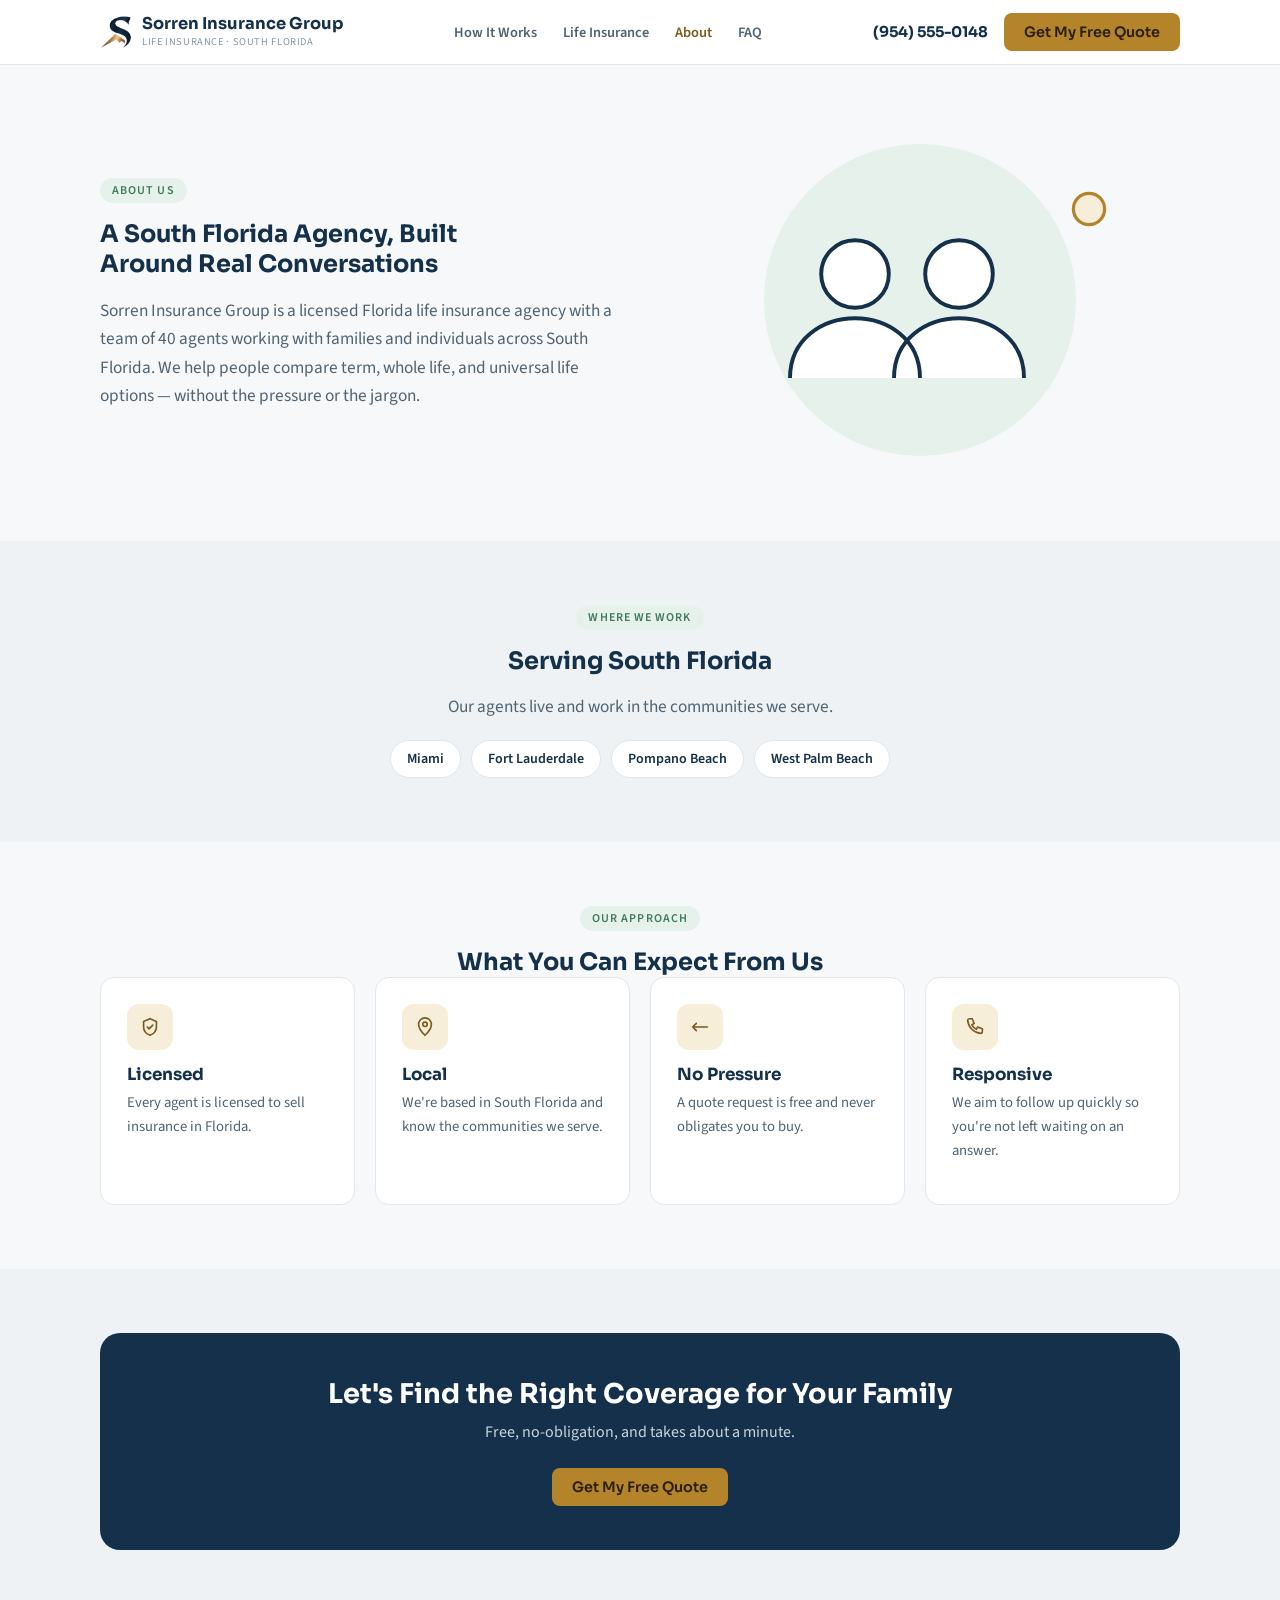
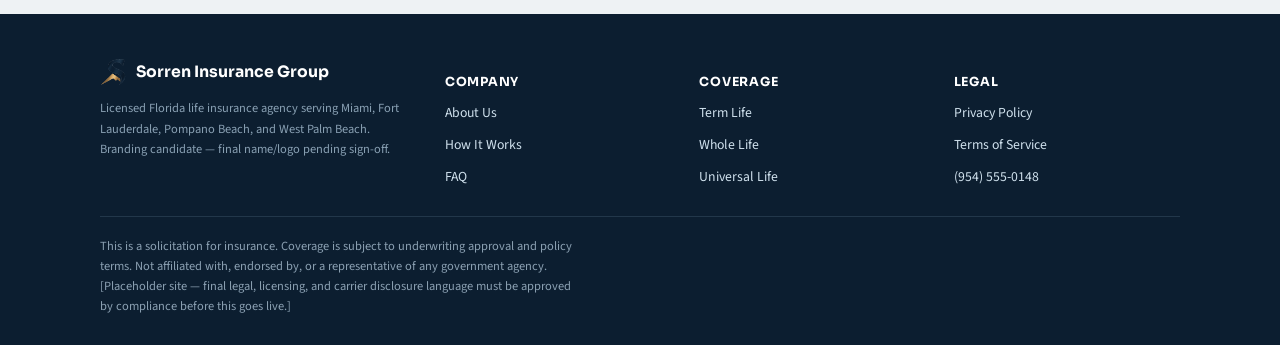
==== about.html @ 02ae3531 "Add files via upload" ====
<!doctype html>
<html lang="en">
<head>
<meta charset="utf-8">
<meta name="viewport" content="width=device-width,initial-scale=1">
<title>About — Sorren Insurance Group</title>
<style>

  :root{
    --navy:#15304A; --navy-deep:#0C1E30;
    --paper:#F6F8F9; --surface:#FFFFFF; --surface-2:#EEF2F4;
    --ink:#15304A; --ink-soft:#4F6373; --ink-faint:#8296A3;
    --line:#E1E7EA;
    --gold:#B4842B; --gold-soft:#F7EEDA; --gold-ink:#7A5A1D;
    --sage:#3F7A5D; --sage-soft:#E7F1EC;
    --warn:#A24E2E; --warn-soft:#F7E9E1;
    --link:#7A5A1D;
    --font-head:'Sora', 'Segoe UI', sans-serif;
    --font-body:'Source Sans 3', -apple-system, sans-serif;
  }
  @media (prefers-color-scheme: dark){
    :root:not([data-theme="light"]){
      --paper:#0B0E12; --surface:#14181D; --surface-2:#191E24;
      --ink:#ECEFF2; --ink-soft:#AEB8C2; --ink-faint:#77828C;
      --line:#262E36;
      --gold:#DDAE58; --gold-soft:#2C2313; --gold-ink:#E8C381;
      --sage:#6FB393; --sage-soft:#173327;
      --warn:#E08A63; --warn-soft:#3B2419;
      --navy:#8FB4D6;
      --link:#DDAE58;
    }
  }
  :root[data-theme="dark"]{
    --paper:#0B0E12; --surface:#14181D; --surface-2:#191E24;
    --ink:#ECEFF2; --ink-soft:#AEB8C2; --ink-faint:#77828C;
    --line:#262E36;
    --gold:#DDAE58; --gold-soft:#2C2313; --gold-ink:#E8C381;
    --sage:#6FB393; --sage-soft:#173327;
    --warn:#E08A63; --warn-soft:#3B2419;
    --navy:#8FB4D6;
    --link:#DDAE58;
  }
  @media (prefers-color-scheme: dark){
    :root:not([data-theme="light"]) .step-num{ background:var(--gold); color:#2A1E08; }
    :root:not([data-theme="light"]) .cta-banner{ background:var(--surface-2); border:1px solid var(--line); }
    :root:not([data-theme="light"]) .cta-banner h2{ color:var(--ink); }
    :root:not([data-theme="light"]) .cta-banner p{ color:var(--ink-soft); }
  }
  :root[data-theme="dark"] .step-num{ background:var(--gold); color:#2A1E08; }
  :root[data-theme="dark"] .cta-banner{ background:var(--surface-2); border:1px solid var(--line); }
  :root[data-theme="dark"] .cta-banner h2{ color:var(--ink); }
  :root[data-theme="dark"] .cta-banner p{ color:var(--ink-soft); }
  *{ box-sizing:border-box; }
  body{ background:var(--paper); color:var(--ink); font-family:var(--font-body); margin:0; }
  h1,h2,h3{ font-family:var(--font-head); color:var(--ink); text-wrap:balance; margin:0; }
  p,li{ color:var(--ink-soft); line-height:1.65; }
  a{ color:var(--link); }
  .wrap{ max-width:1120px; margin:0 auto; padding-inline:20px; }
  img{ max-width:100%; }
  [hidden]{ display:none !important; }


  header.site{ border-bottom:1px solid var(--line); background:var(--surface); position:sticky; top:0; z-index:20; }
  .nav-row{ display:flex; align-items:center; justify-content:space-between; gap:20px; padding-block:13px; }
  .brand{ display:flex; align-items:center; gap:10px; text-decoration:none; flex:none; }
  .brand img{ width:32px; height:34px; display:block; }
  .brand-name{ font-family:var(--font-head); font-weight:700; font-size:1.02rem; color:var(--ink); line-height:1.15; }
  .brand-sub{ font-size:.65rem; color:var(--ink-faint); letter-spacing:.06em; text-transform:uppercase; }
  nav.main-nav{ display:flex; align-items:center; gap:26px; }
  nav.main-nav a{ font-size:.9rem; font-weight:600; color:var(--ink-soft); text-decoration:none; }
  nav.main-nav a:hover{ color:var(--ink); }
  nav.main-nav a.current{ color:var(--gold-ink); }
  .nav-right{ display:flex; align-items:center; gap:16px; flex:none; }
  .nav-phone{ font-family:var(--font-head); font-weight:700; color:var(--navy); font-size:.92rem; text-decoration:none; white-space:nowrap; }
  .btn{ font-family:var(--font-head); font-weight:600; font-size:.9rem; padding:10px 20px; border-radius:8px; border:none; cursor:pointer; text-decoration:none; display:inline-flex; align-items:center; gap:8px; white-space:nowrap; }
  .btn-primary{ background:var(--gold); color:#2A1E08; }
  .btn-ghost{ background:transparent; color:var(--navy); border:1.5px solid var(--line); }
  .nav-toggle{ display:none; }
  @media (max-width:900px){
    nav.main-nav{ display:none; }
    .nav-phone{ display:none; }
  }

  section{ padding-block:64px; }
  section.tight{ padding-block:40px; }
  .eyebrow{ font-family:var(--font-body); font-size:.75rem; font-weight:600; letter-spacing:.09em; text-transform:uppercase; color:var(--sage); background:var(--sage-soft); display:inline-block; padding:4px 12px; border-radius:99px; margin-bottom:16px; }
  .center{ text-align:center; }
  .lede{ font-size:1.08rem; max-width:60ch; }
  .lede.center{ margin-inline:auto; }

  .icon-badge{ width:46px; height:46px; border-radius:12px; background:var(--sage-soft); color:var(--sage); display:flex; align-items:center; justify-content:center; flex:none; }
  .icon-badge svg{ width:22px; height:22px; }
  .icon-badge.gold{ background:var(--gold-soft); color:var(--gold-ink); }

  .grid-3{ display:grid; grid-template-columns:repeat(3,1fr); gap:22px; }
  .grid-4{ display:grid; grid-template-columns:repeat(4,1fr); gap:20px; }
  @media (max-width:900px){ .grid-3, .grid-4{ grid-template-columns:repeat(2,1fr); } }
  @media (max-width:600px){ .grid-3, .grid-4{ grid-template-columns:1fr; } }

  .card{ background:var(--surface); border:1px solid var(--line); border-radius:14px; padding:26px; }
  .card h3{ font-size:1.05rem; margin-top:14px; }
  .card p{ font-size:.92rem; margin-top:6px; }

  .trust-bar{ background:var(--surface-2); border-block:1px solid var(--line); }
  .trust-row{ display:flex; justify-content:space-between; gap:20px; padding-block:20px; flex-wrap:wrap; }
  .trust-item{ display:flex; align-items:center; gap:10px; font-size:.86rem; color:var(--ink-soft); font-weight:600; }
  .trust-item svg{ flex:none; color:var(--sage); }

  .step-row{ display:flex; gap:18px; align-items:flex-start; }
  .step-num{ width:38px; height:38px; border-radius:50%; background:var(--navy); color:#fff; font-family:var(--font-head); font-weight:700; display:flex; align-items:center; justify-content:center; flex:none; font-size:.95rem; }

  details{ border-bottom:1px solid var(--line); padding-block:16px; }
  summary{ font-family:var(--font-head); font-weight:600; cursor:pointer; font-size:1rem; list-style:none; display:flex; justify-content:space-between; align-items:center; gap:12px; color:var(--ink); }
  summary::-webkit-details-marker{ display:none; }
  summary::after{ content:"+"; font-size:1.3rem; color:var(--ink-faint); flex:none; }
  details[open] summary::after{ content:"\2013"; }
  details p{ margin-top:10px; font-size:.94rem; max-width:70ch; }

  table.compare{ width:100%; border-collapse:collapse; font-size:.9rem; background:var(--surface); border-radius:12px; overflow:hidden; border:1px solid var(--line); }
  table.compare th, table.compare td{ text-align:left; padding:13px 14px; border-bottom:1px solid var(--line); vertical-align:top; }
  table.compare th{ font-family:var(--font-head); background:var(--surface-2); color:var(--ink); font-size:.85rem; }
  table.compare tr:last-child td{ border-bottom:none; }
  .table-scroll{ overflow-x:auto; }

  .cta-banner{ background:var(--navy); border-radius:20px; padding:44px 36px; text-align:center; }
  .cta-banner h2{ color:#fff; font-size:1.7rem; }
  .cta-banner p{ color:#C9D6DE; margin-top:8px; }

  .disclaimer-inline{ background:var(--warn-soft); border:1px solid var(--warn); border-radius:12px; padding:14px 18px; font-size:.84rem; color:var(--warn); margin-block:18px; }

  footer.site{ background:var(--navy-deep); color:#B9CADA; padding-block:44px 28px; font-size:.85rem; }
  .footer-grid{ display:grid; grid-template-columns:1.4fr 1fr 1fr 1fr; gap:28px; padding-bottom:28px; }
  @media (max-width:760px){ .footer-grid{ grid-template-columns:1fr 1fr; } }
  .footer-brand{ display:flex; align-items:center; gap:10px; margin-bottom:10px; }
  .footer-brand img{ width:26px; height:28px; }
  .footer-brand-name{ font-family:var(--font-head); font-weight:700; color:#fff; font-size:.98rem; }
  footer.site h4{ font-family:var(--font-head); color:#fff; font-size:.78rem; text-transform:uppercase; letter-spacing:.06em; margin-bottom:12px; }
  footer.site ul{ list-style:none; padding:0; margin:0; display:flex; flex-direction:column; gap:9px; }
  footer.site a{ color:#CFE0EC; text-decoration:none; font-size:.86rem; }
  footer.site a:hover{ text-decoration:underline; }
  footer.site .fine{ color:#89A0B3; font-size:.78rem; }
  .footer-bottom{ border-top:1px solid #22374A; padding-top:20px; display:flex; justify-content:space-between; gap:16px; flex-wrap:wrap; }
  .footer-legal{ color:#8BA0B2; max-width:80ch; line-height:1.6; font-size:.78rem; }


  .about-grid{ display:grid; grid-template-columns:1fr 1fr; gap:40px; align-items:center; }
  @media (max-width:820px){ .about-grid{ grid-template-columns:1fr; } }
  .area-list{ display:flex; flex-wrap:wrap; gap:10px; margin-top:18px; }
  .area-chip{ background:var(--surface); border:1px solid var(--line); border-radius:99px; padding:8px 16px; font-size:.88rem; font-weight:600; color:var(--ink); }

</style>
<link rel="stylesheet" href="https://fonts.googleapis.com/css2?family=Sora:wght@600;700;800&family=Source+Sans+3:wght@400;500;600&display=swap">
</head>
<body>

<header class="site">
  <div class="wrap nav-row">
    <a class="brand" href="index.html">
      <img src="[data-uri]" alt="Sorren Insurance Group" class="" width="39" height="34">
      <div>
        <div class="brand-name">Sorren Insurance Group</div>
        <div class="brand-sub">Life Insurance · South Florida</div>
      </div>
    </a>
    <nav class="main-nav">
      <a href="how-it-works.html">How It Works</a>
      <a href="life-insurance.html">Life Insurance</a>
      <a href="about.html" class="current">About</a>
      <a href="faq.html">FAQ</a>
    </nav>
    <div class="nav-right">
      <a class="nav-phone" href="tel:19545550148">(954) 555-0148</a>
      <a class="btn btn-primary" href="get-quote.html">Get My Free Quote</a>
    </div>
  </div>
</header>


<section class="tight">
  <div class="wrap">
    <div class="about-grid">
      <div>
        <span class="eyebrow">About Us</span>
        <h1>A South Florida Agency, Built Around Real Conversations</h1>
        <p class="lede">Sorren Insurance Group is a licensed Florida life insurance agency with a team of 40 agents working with families and individuals across South Florida. We help people compare term, whole life, and universal life options — without the pressure or the jargon.</p>
      </div>
      <div class="hero-art" aria-hidden="true">
        <svg viewBox="0 0 400 300" fill="none">
          <circle cx="200" cy="150" r="120" fill="var(--sage-soft)"/>
          <circle cx="150" cy="130" r="26" fill="var(--surface)" stroke="var(--navy)" stroke-width="3"/>
          <circle cx="230" cy="130" r="26" fill="var(--surface)" stroke="var(--navy)" stroke-width="3"/>
          <path d="M100 210c0-30 25-46 50-46s50 16 50 46M180 210c0-30 25-46 50-46s50 16 50 46" stroke="var(--navy)" stroke-width="3" fill="var(--surface)"/>
          <circle cx="330" cy="80" r="12" fill="var(--gold-soft)" stroke="var(--gold)" stroke-width="2.5"/>
        </svg>
      </div>
    </div>
  </div>
</section>

<section style="background:var(--surface-2);">
  <div class="wrap">
    <div class="section-head center">
      <span class="eyebrow">Where We Work</span>
      <h2>Serving South Florida</h2>
      <p class="lede center">Our agents live and work in the communities we serve.</p>
    </div>
    <div class="area-list center" style="justify-content:center;">
      <span class="area-chip">Miami</span>
      <span class="area-chip">Fort Lauderdale</span>
      <span class="area-chip">Pompano Beach</span>
      <span class="area-chip">West Palm Beach</span>
    </div>
  </div>
</section>

<section>
  <div class="wrap">
    <div class="section-head center">
      <span class="eyebrow">Our Approach</span>
      <h2>What You Can Expect From Us</h2>
    </div>
    <div class="grid-4">
      <div class="card">
        <div class="icon-badge gold"><svg viewBox="0 0 24 24" fill="none" stroke="currentColor" stroke-width="1.8"><path d="M12 3l7 3v6c0 4.5-3 7.5-7 9-4-1.5-7-4.5-7-9V6l7-3z"/><path d="M9 12l2 2 4-4" stroke-linecap="round" stroke-linejoin="round"/></svg></div>
        <h3>Licensed</h3>
        <p>Every agent is licensed to sell insurance in Florida.</p>
      </div>
      <div class="card">
        <div class="icon-badge gold"><svg viewBox="0 0 24 24" fill="none" stroke="currentColor" stroke-width="1.8"><path d="M12 21s7-6.5 7-12a7 7 0 1 0-14 0c0 5.5 7 12 7 12z"/><circle cx="12" cy="9" r="2.4"/></svg></div>
        <h3>Local</h3>
        <p>We're based in South Florida and know the communities we serve.</p>
      </div>
      <div class="card">
        <div class="icon-badge gold"><svg viewBox="0 0 24 24" fill="none" stroke="currentColor" stroke-width="1.8"><path d="M4 12h16M4 12l4-4M4 12l4 4" stroke-linecap="round" stroke-linejoin="round"/></svg></div>
        <h3>No Pressure</h3>
        <p>A quote request is free and never obligates you to buy.</p>
      </div>
      <div class="card">
        <div class="icon-badge gold"><svg viewBox="0 0 24 24" fill="none" stroke="currentColor" stroke-width="1.8"><path d="M6 3h3l2 5-2.5 1.5a11 11 0 0 0 5 5L15 12l5 2v3a2 2 0 0 1-2 2A16 16 0 0 1 4 5a2 2 0 0 1 2-2z"/></svg></div>
        <h3>Responsive</h3>
        <p>We aim to follow up quickly so you're not left waiting on an answer.</p>
      </div>
    </div>
  </div>
</section>

<section style="background:var(--surface-2);">
  <div class="wrap">
    <div class="cta-banner">
      <h2>Let's Find the Right Coverage for Your Family</h2>
      <p>Free, no-obligation, and takes about a minute.</p>
      <div class="hero-actions" style="justify-content:center; margin-top:22px;">
        <a class="btn btn-primary" href="get-quote.html">Get My Free Quote</a>
      </div>
    </div>
  </div>
</section>


<footer class="site">
  <div class="wrap">
    <div class="footer-grid">
      <div>
        <div class="footer-brand">
          <img src="[data-uri]" alt="Sorren Insurance Group" class="" width="32" height="28">
          <div class="footer-brand-name">Sorren Insurance Group</div>
        </div>
        <p class="fine">Licensed Florida life insurance agency serving Miami, Fort Lauderdale, Pompano Beach, and West Palm Beach. Branding candidate — final name/logo pending sign-off.</p>
      </div>
      <div>
        <h4>Company</h4>
        <ul>
          <li><a href="about.html">About Us</a></li>
          <li><a href="how-it-works.html">How It Works</a></li>
          <li><a href="faq.html">FAQ</a></li>
        </ul>
      </div>
      <div>
        <h4>Coverage</h4>
        <ul>
          <li><a href="life-insurance.html#term">Term Life</a></li>
          <li><a href="life-insurance.html#whole">Whole Life</a></li>
          <li><a href="life-insurance.html#universal">Universal Life</a></li>
        </ul>
      </div>
      <div>
        <h4>Legal</h4>
        <ul>
          <li><a href="https://claude.ai/artifact/PqxRA8TkkdFFUXMsoxkQbB" target="_blank">Privacy Policy</a></li>
          <li><a href="https://claude.ai/artifact/SQXw7WWqdVjv9NLFaGHkBw" target="_blank">Terms of Service</a></li>
          <li><a href="tel:19545550148">(954) 555-0148</a></li>
        </ul>
      </div>
    </div>
    <div class="footer-bottom">
      <div class="footer-legal">This is a solicitation for insurance. Coverage is subject to underwriting approval and policy terms. Not affiliated with, endorsed by, or a representative of any government agency. [Placeholder site — final legal, licensing, and carrier disclosure language must be approved by compliance before this goes live.]</div>
    </div>
  </div>
</footer>

</body>
</html>
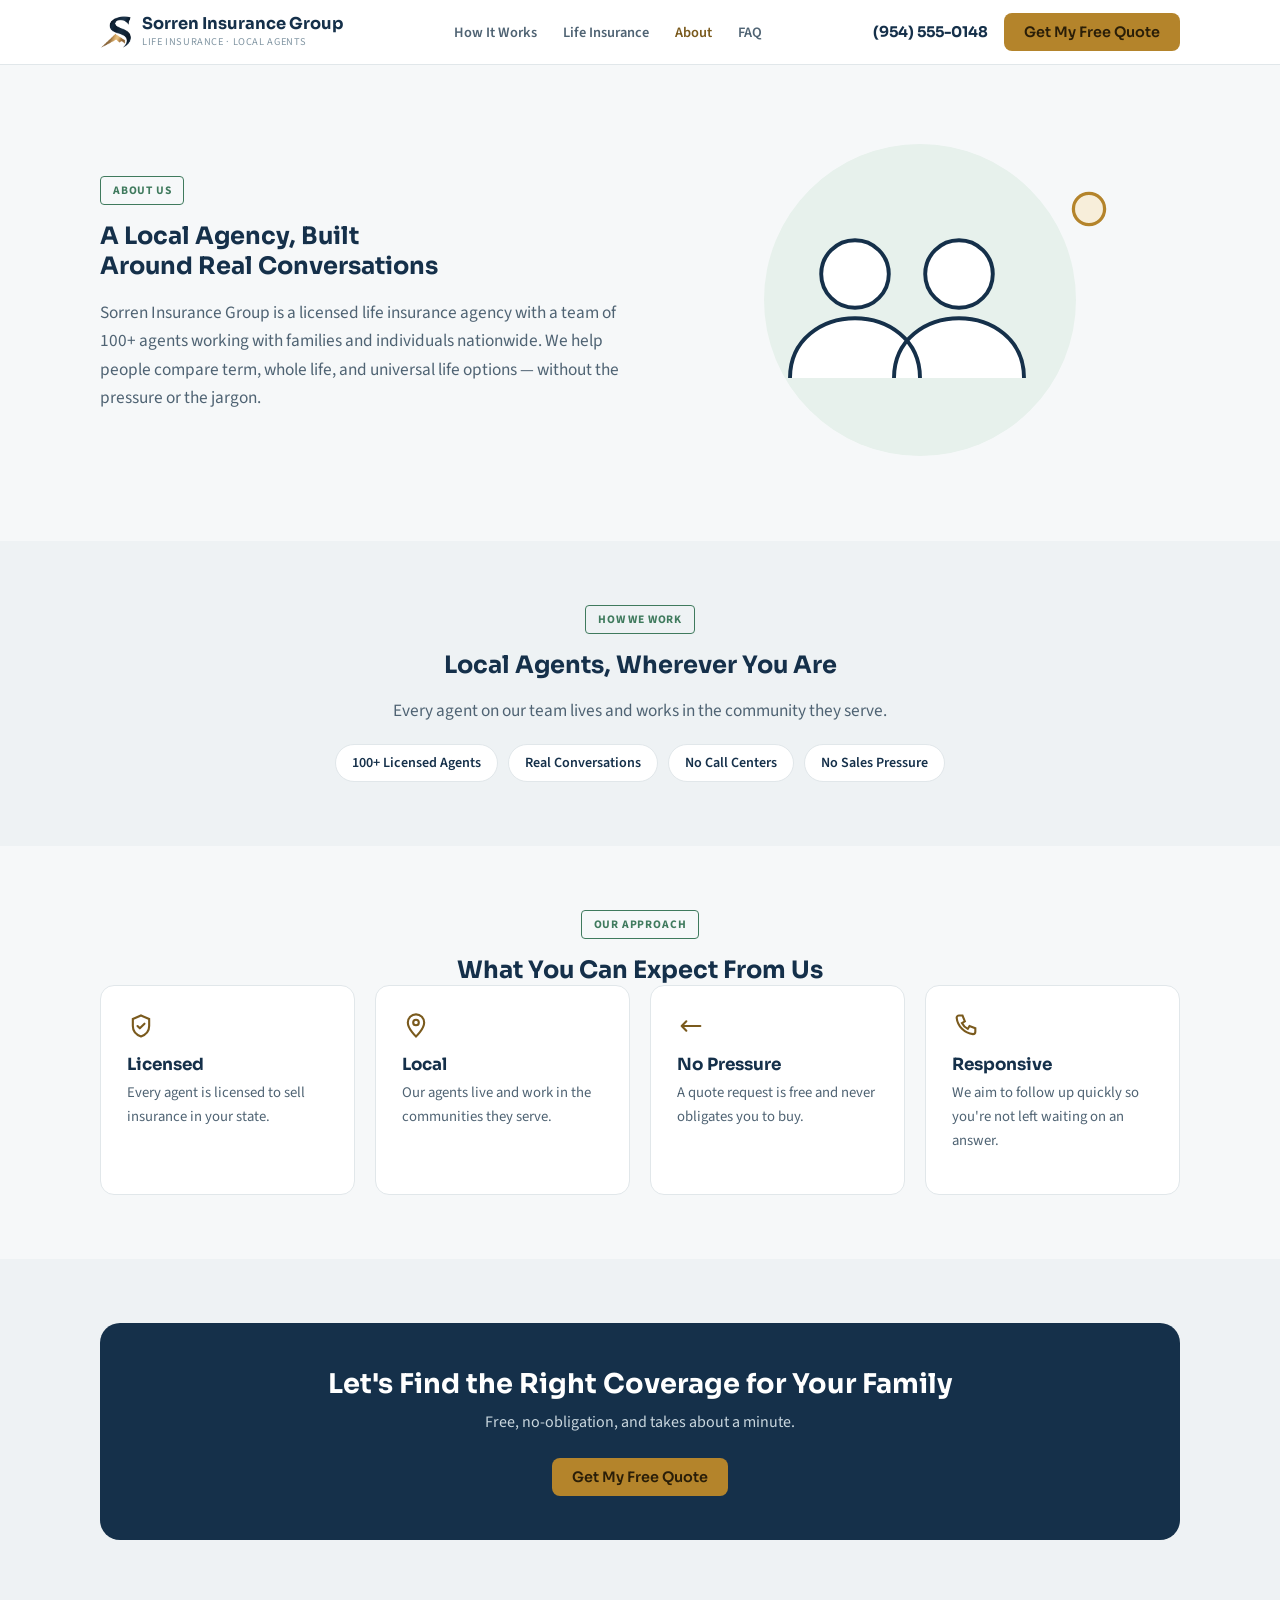
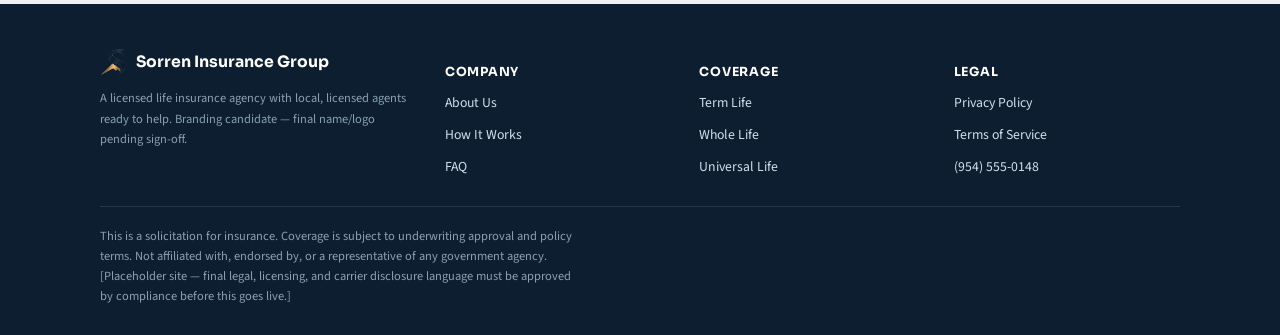
==== commit 6f60fe3e: "Update about.html" ====
--- a/about.html
+++ b/about.html
@@ -83,14 +83,14 @@
 
   section{ padding-block:64px; }
   section.tight{ padding-block:40px; }
-  .eyebrow{ font-family:var(--font-body); font-size:.75rem; font-weight:600; letter-spacing:.09em; text-transform:uppercase; color:var(--sage); background:var(--sage-soft); display:inline-block; padding:4px 12px; border-radius:99px; margin-bottom:16px; }
+  .eyebrow{ font-family:var(--font-body); font-size:.72rem; font-weight:700; letter-spacing:.07em; text-transform:uppercase; color:var(--sage); background:transparent; display:inline-block; padding:5px 12px; border:1px solid var(--sage); border-radius:4px; margin-bottom:16px; }
   .center{ text-align:center; }
   .lede{ font-size:1.08rem; max-width:60ch; }
   .lede.center{ margin-inline:auto; }
 
-  .icon-badge{ width:46px; height:46px; border-radius:12px; background:var(--sage-soft); color:var(--sage); display:flex; align-items:center; justify-content:center; flex:none; }
-  .icon-badge svg{ width:22px; height:22px; }
-  .icon-badge.gold{ background:var(--gold-soft); color:var(--gold-ink); }
+  .icon-badge{ width:28px; height:28px; background:transparent; color:var(--sage); display:flex; align-items:center; justify-content:center; flex:none; }
+  .icon-badge svg{ width:28px; height:28px; }
+  .icon-badge.gold{ color:var(--gold-ink); }
 
   .grid-3{ display:grid; grid-template-columns:repeat(3,1fr); gap:22px; }
   .grid-4{ display:grid; grid-template-columns:repeat(4,1fr); gap:20px; }
@@ -159,7 +159,7 @@
       <img src="[data-uri]" alt="Sorren Insurance Group" class="" width="39" height="34">
       <div>
         <div class="brand-name">Sorren Insurance Group</div>
-        <div class="brand-sub">Life Insurance · South Florida</div>
+        <div class="brand-sub">Life Insurance · Local Agents</div>
       </div>
     </a>
     <nav class="main-nav">
@@ -181,8 +181,8 @@
     <div class="about-grid">
       <div>
         <span class="eyebrow">About Us</span>
-        <h1>A South Florida Agency, Built Around Real Conversations</h1>
-        <p class="lede">Sorren Insurance Group is a licensed Florida life insurance agency with a team of 40 agents working with families and individuals across South Florida. We help people compare term, whole life, and universal life options — without the pressure or the jargon.</p>
+        <h1>A Local Agency, Built Around Real Conversations</h1>
+        <p class="lede">Sorren Insurance Group is a licensed life insurance agency with a team of 100+ agents working with families and individuals nationwide. We help people compare term, whole life, and universal life options — without the pressure or the jargon.</p>
       </div>
       <div class="hero-art" aria-hidden="true">
         <svg viewBox="0 0 400 300" fill="none">
@@ -200,15 +200,15 @@
 <section style="background:var(--surface-2);">
   <div class="wrap">
     <div class="section-head center">
-      <span class="eyebrow">Where We Work</span>
-      <h2>Serving South Florida</h2>
-      <p class="lede center">Our agents live and work in the communities we serve.</p>
+      <span class="eyebrow">How We Work</span>
+      <h2>Local Agents, Wherever You Are</h2>
+      <p class="lede center">Every agent on our team lives and works in the community they serve.</p>
     </div>
     <div class="area-list center" style="justify-content:center;">
-      <span class="area-chip">Miami</span>
-      <span class="area-chip">Fort Lauderdale</span>
-      <span class="area-chip">Pompano Beach</span>
-      <span class="area-chip">West Palm Beach</span>
+      <span class="area-chip">100+ Licensed Agents</span>
+      <span class="area-chip">Real Conversations</span>
+      <span class="area-chip">No Call Centers</span>
+      <span class="area-chip">No Sales Pressure</span>
     </div>
   </div>
 </section>
@@ -223,12 +223,12 @@
       <div class="card">
         <div class="icon-badge gold"><svg viewBox="0 0 24 24" fill="none" stroke="currentColor" stroke-width="1.8"><path d="M12 3l7 3v6c0 4.5-3 7.5-7 9-4-1.5-7-4.5-7-9V6l7-3z"/><path d="M9 12l2 2 4-4" stroke-linecap="round" stroke-linejoin="round"/></svg></div>
         <h3>Licensed</h3>
-        <p>Every agent is licensed to sell insurance in Florida.</p>
+        <p>Every agent is licensed to sell insurance in your state.</p>
       </div>
       <div class="card">
         <div class="icon-badge gold"><svg viewBox="0 0 24 24" fill="none" stroke="currentColor" stroke-width="1.8"><path d="M12 21s7-6.5 7-12a7 7 0 1 0-14 0c0 5.5 7 12 7 12z"/><circle cx="12" cy="9" r="2.4"/></svg></div>
         <h3>Local</h3>
-        <p>We're based in South Florida and know the communities we serve.</p>
+        <p>Our agents live and work in the communities they serve.</p>
       </div>
       <div class="card">
         <div class="icon-badge gold"><svg viewBox="0 0 24 24" fill="none" stroke="currentColor" stroke-width="1.8"><path d="M4 12h16M4 12l4-4M4 12l4 4" stroke-linecap="round" stroke-linejoin="round"/></svg></div>
@@ -265,7 +265,7 @@
           <img src="[data-uri]" alt="Sorren Insurance Group" class="" width="32" height="28">
           <div class="footer-brand-name">Sorren Insurance Group</div>
         </div>
-        <p class="fine">Licensed Florida life insurance agency serving Miami, Fort Lauderdale, Pompano Beach, and West Palm Beach. Branding candidate — final name/logo pending sign-off.</p>
+        <p class="fine">A licensed life insurance agency with local, licensed agents ready to help. Branding candidate — final name/logo pending sign-off.</p>
       </div>
       <div>
         <h4>Company</h4>
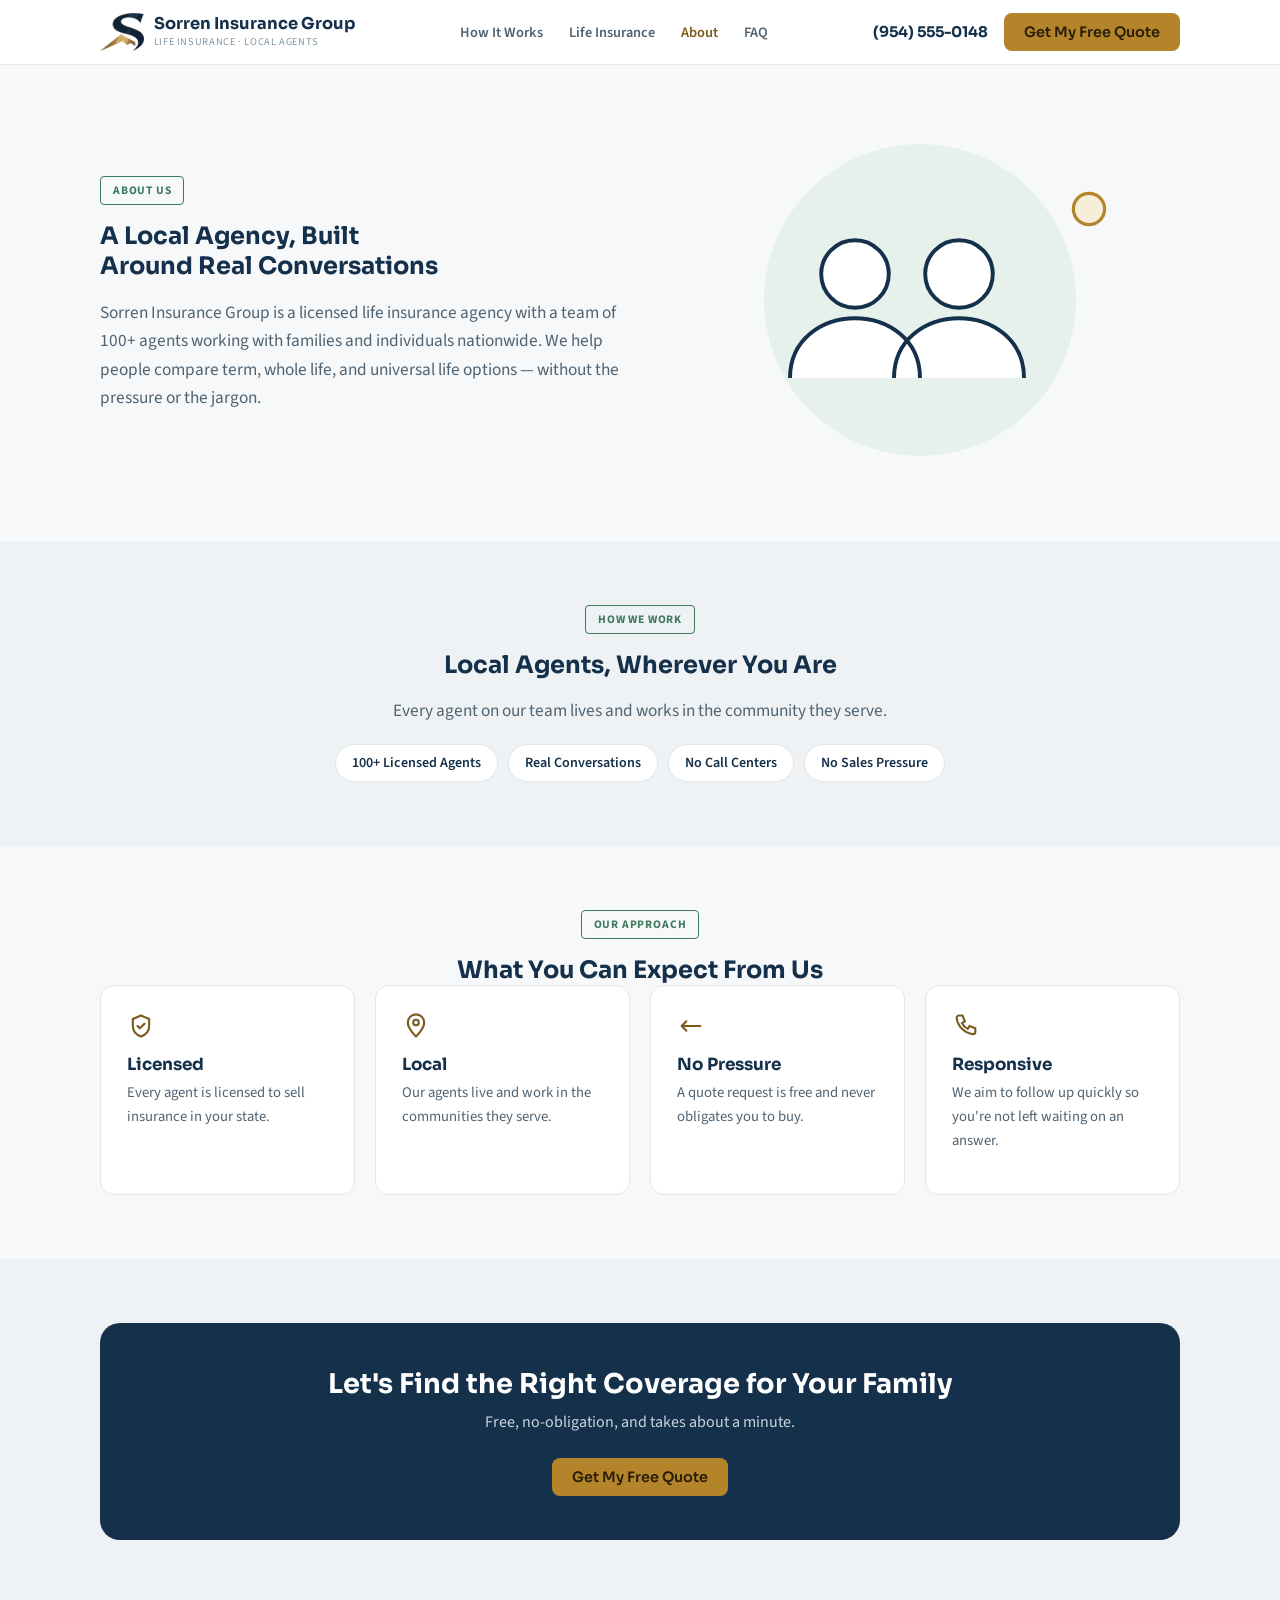
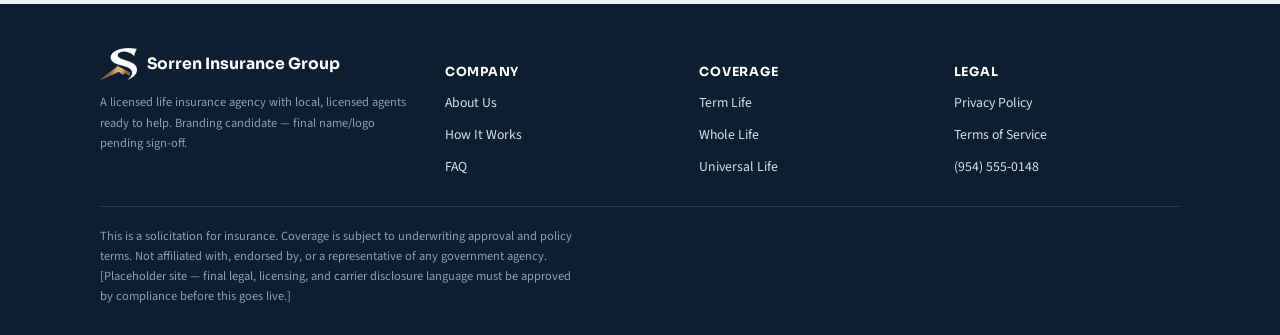
==== commit 6498a10f: "Add Sorren logo: header, favicon, and touch icon on all pages" ====
--- a/about.html
+++ b/about.html
@@ -63,7 +63,7 @@
   header.site{ border-bottom:1px solid var(--line); background:var(--surface); position:sticky; top:0; z-index:20; }
   .nav-row{ display:flex; align-items:center; justify-content:space-between; gap:20px; padding-block:13px; }
   .brand{ display:flex; align-items:center; gap:10px; text-decoration:none; flex:none; }
-  .brand img{ width:32px; height:34px; display:block; }
+  .brand img{ width:auto; height:38px; display:block; }
   .brand-name{ font-family:var(--font-head); font-weight:700; font-size:1.02rem; color:var(--ink); line-height:1.15; }
   .brand-sub{ font-size:.65rem; color:var(--ink-faint); letter-spacing:.06em; text-transform:uppercase; }
   nav.main-nav{ display:flex; align-items:center; gap:26px; }
@@ -132,7 +132,7 @@
   .footer-grid{ display:grid; grid-template-columns:1.4fr 1fr 1fr 1fr; gap:28px; padding-bottom:28px; }
   @media (max-width:760px){ .footer-grid{ grid-template-columns:1fr 1fr; } }
   .footer-brand{ display:flex; align-items:center; gap:10px; margin-bottom:10px; }
-  .footer-brand img{ width:26px; height:28px; }
+  .footer-brand img{ width:auto; height:32px; }
   .footer-brand-name{ font-family:var(--font-head); font-weight:700; color:#fff; font-size:.98rem; }
   footer.site h4{ font-family:var(--font-head); color:#fff; font-size:.78rem; text-transform:uppercase; letter-spacing:.06em; margin-bottom:12px; }
   footer.site ul{ list-style:none; padding:0; margin:0; display:flex; flex-direction:column; gap:9px; }
@@ -150,13 +150,14 @@
 
 </style>
 <link rel="stylesheet" href="https://fonts.googleapis.com/css2?family=Sora:wght@600;700;800&family=Source+Sans+3:wght@400;500;600&display=swap">
+<link rel="icon" href="/favicon.ico" sizes="any"><link rel="icon" type="image/png" sizes="48x48" href="/favicon-48.png"><link rel="apple-touch-icon" href="/apple-touch-icon.png">
 </head>
 <body>
 
 <header class="site">
   <div class="wrap nav-row">
     <a class="brand" href="index.html">
-      <img src="[data-uri]" alt="Sorren Insurance Group" class="" width="39" height="34">
+      <img src="logo-header.png" alt="Sorren Insurance Group" width="44" height="38">
       <div>
         <div class="brand-name">Sorren Insurance Group</div>
         <div class="brand-sub">Life Insurance · Local Agents</div>
@@ -262,7 +263,7 @@
     <div class="footer-grid">
       <div>
         <div class="footer-brand">
-          <img src="[data-uri]" alt="Sorren Insurance Group" class="" width="32" height="28">
+          <img src="logo-light.png" alt="Sorren Insurance Group" width="37" height="32">
           <div class="footer-brand-name">Sorren Insurance Group</div>
         </div>
         <p class="fine">A licensed life insurance agency with local, licensed agents ready to help. Branding candidate — final name/logo pending sign-off.</p>
@@ -298,5 +299,6 @@
   </div>
 </footer>
 
+<script src="tracking.js" defer></script>
 </body>
 </html>
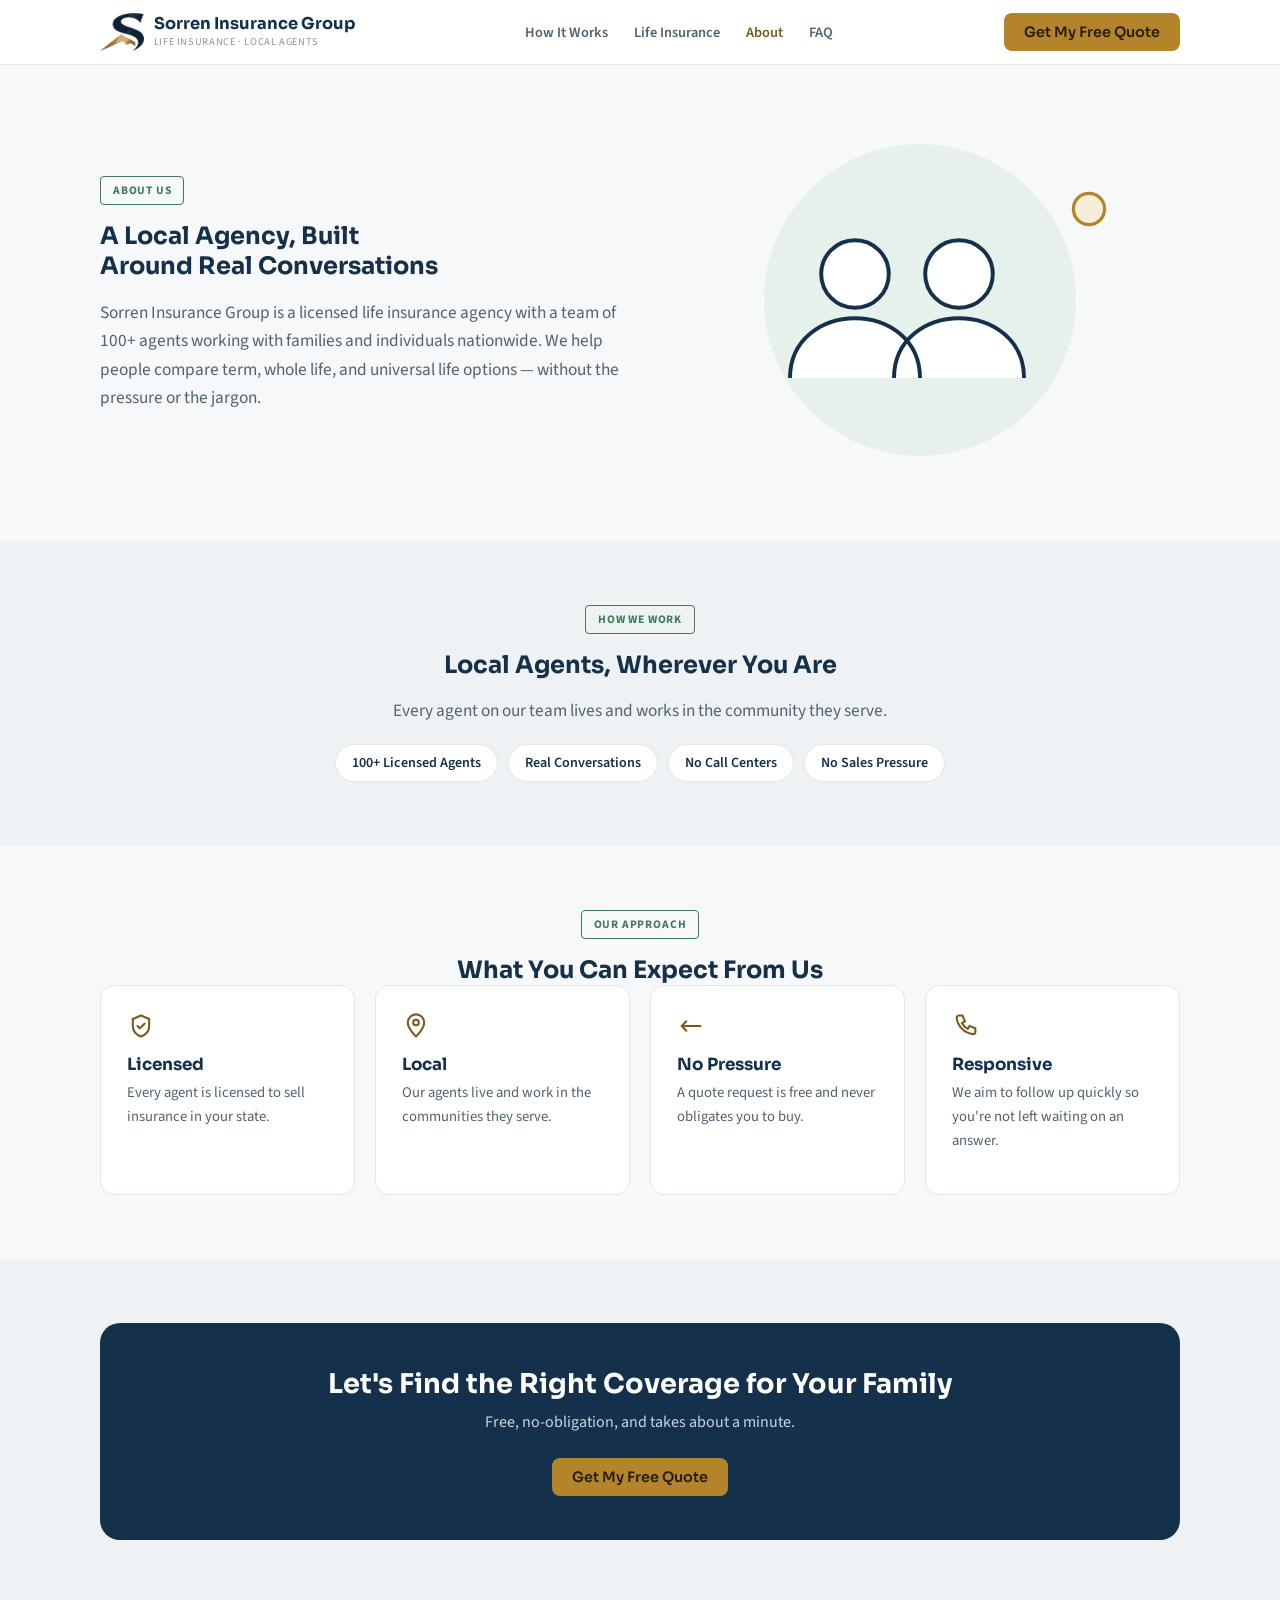
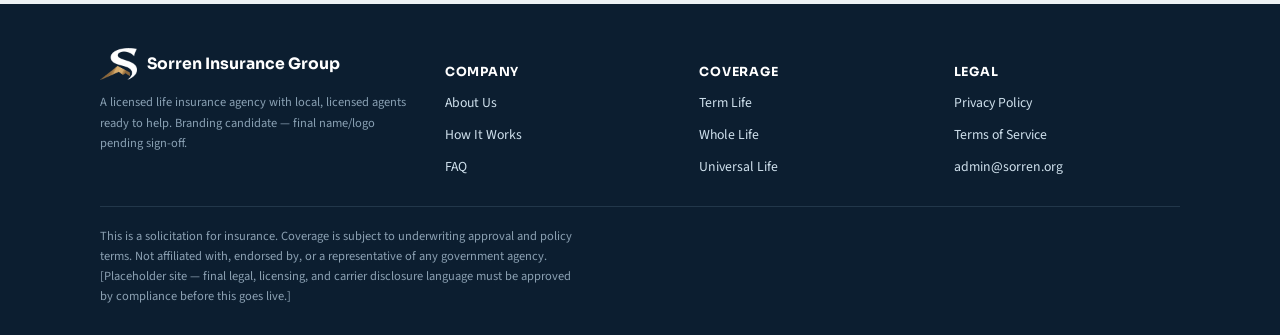
==== commit 5460f80a: "Remove placeholder phone number; show admin@sorren.org and legal name in footers" ====
--- a/about.html
+++ b/about.html
@@ -170,7 +170,6 @@
       <a href="faq.html">FAQ</a>
     </nav>
     <div class="nav-right">
-      <a class="nav-phone" href="tel:19545550148">(954) 555-0148</a>
       <a class="btn btn-primary" href="get-quote.html">Get My Free Quote</a>
     </div>
   </div>
@@ -287,9 +286,9 @@
       <div>
         <h4>Legal</h4>
         <ul>
-          <li><a href="https://claude.ai/artifact/PqxRA8TkkdFFUXMsoxkQbB" target="_blank">Privacy Policy</a></li>
-          <li><a href="https://claude.ai/artifact/SQXw7WWqdVjv9NLFaGHkBw" target="_blank">Terms of Service</a></li>
-          <li><a href="tel:19545550148">(954) 555-0148</a></li>
+          <li><a href="privacy.html">Privacy Policy</a></li>
+          <li><a href="terms.html">Terms of Service</a></li>
+          <li><a href="mailto:admin@sorren.org">admin@sorren.org</a></li>
         </ul>
       </div>
     </div>
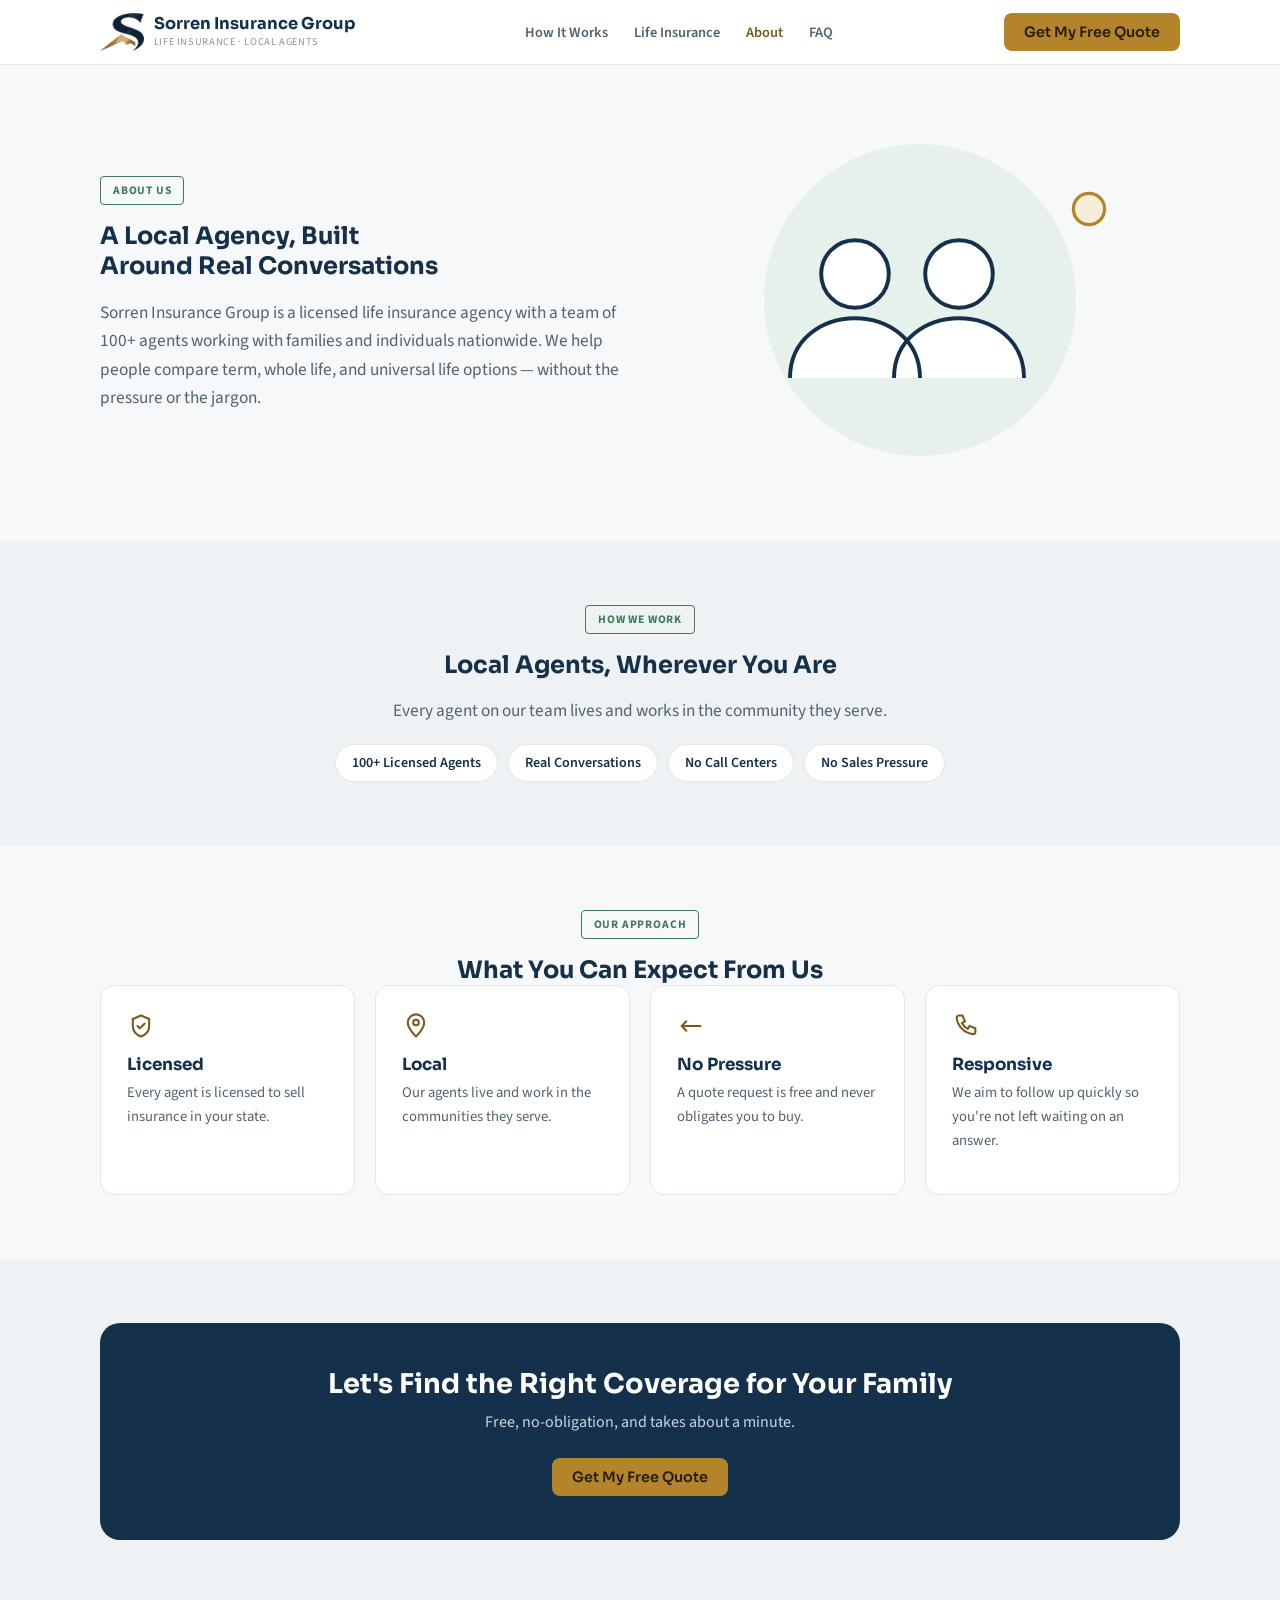
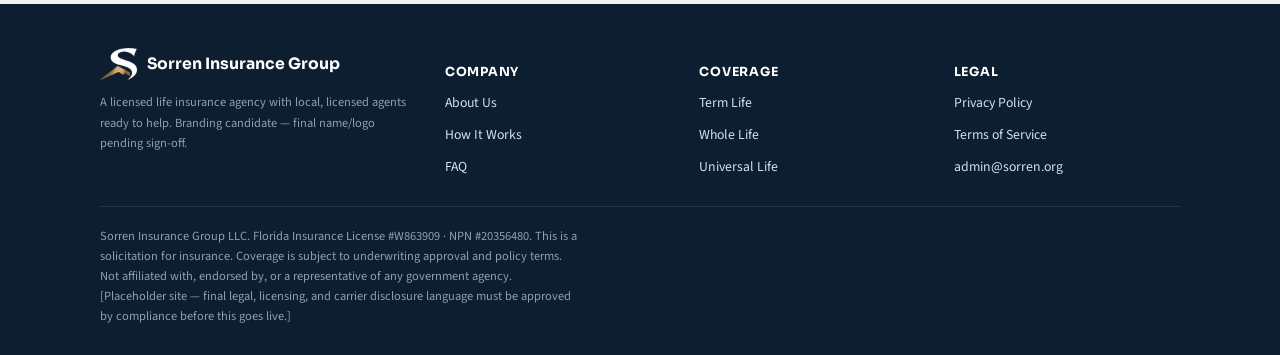
==== commit 9fca5955: "Add Florida license and NPN, and the LLC name, to all footers" ====
--- a/about.html
+++ b/about.html
@@ -293,7 +293,7 @@
       </div>
     </div>
     <div class="footer-bottom">
-      <div class="footer-legal">This is a solicitation for insurance. Coverage is subject to underwriting approval and policy terms. Not affiliated with, endorsed by, or a representative of any government agency. [Placeholder site — final legal, licensing, and carrier disclosure language must be approved by compliance before this goes live.]</div>
+      <div class="footer-legal">Sorren Insurance Group LLC. Florida Insurance License #W863909 · NPN #20356480. This is a solicitation for insurance. Coverage is subject to underwriting approval and policy terms. Not affiliated with, endorsed by, or a representative of any government agency. [Placeholder site — final legal, licensing, and carrier disclosure language must be approved by compliance before this goes live.]</div>
     </div>
   </div>
 </footer>
